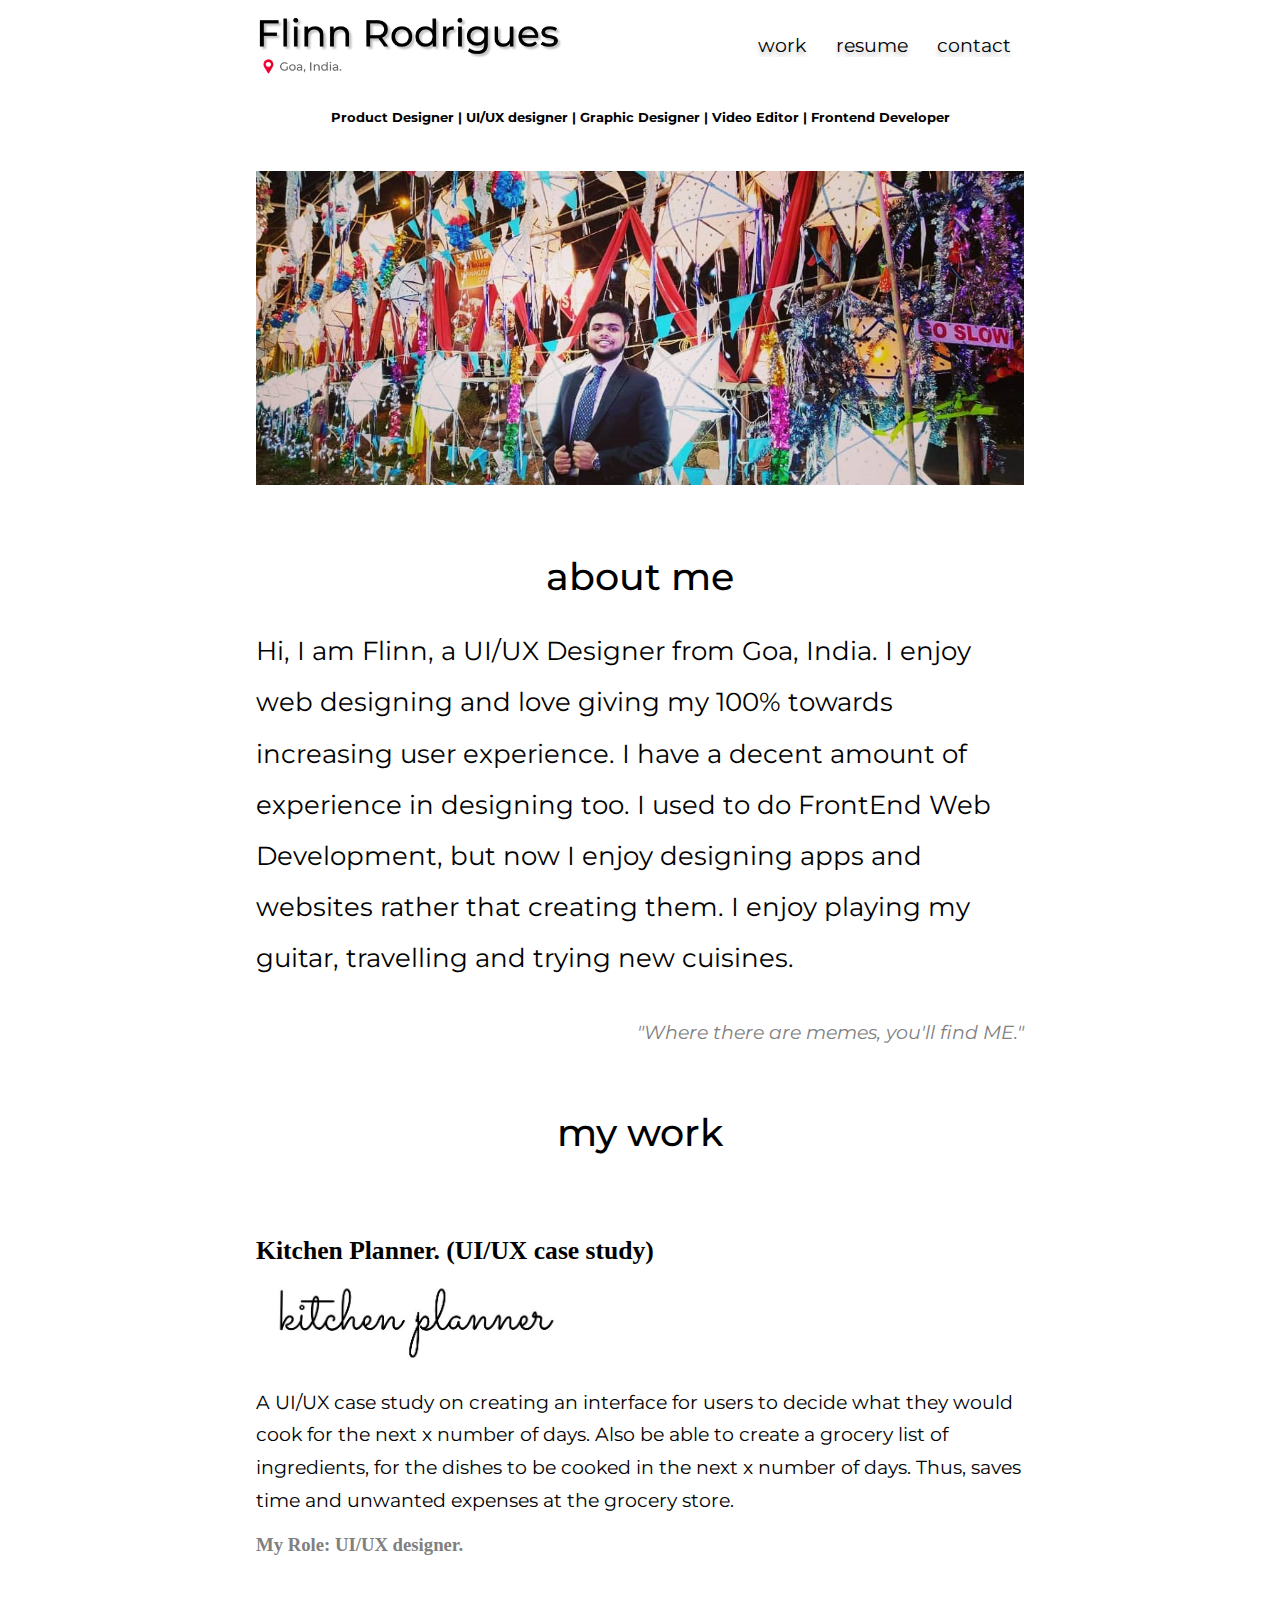
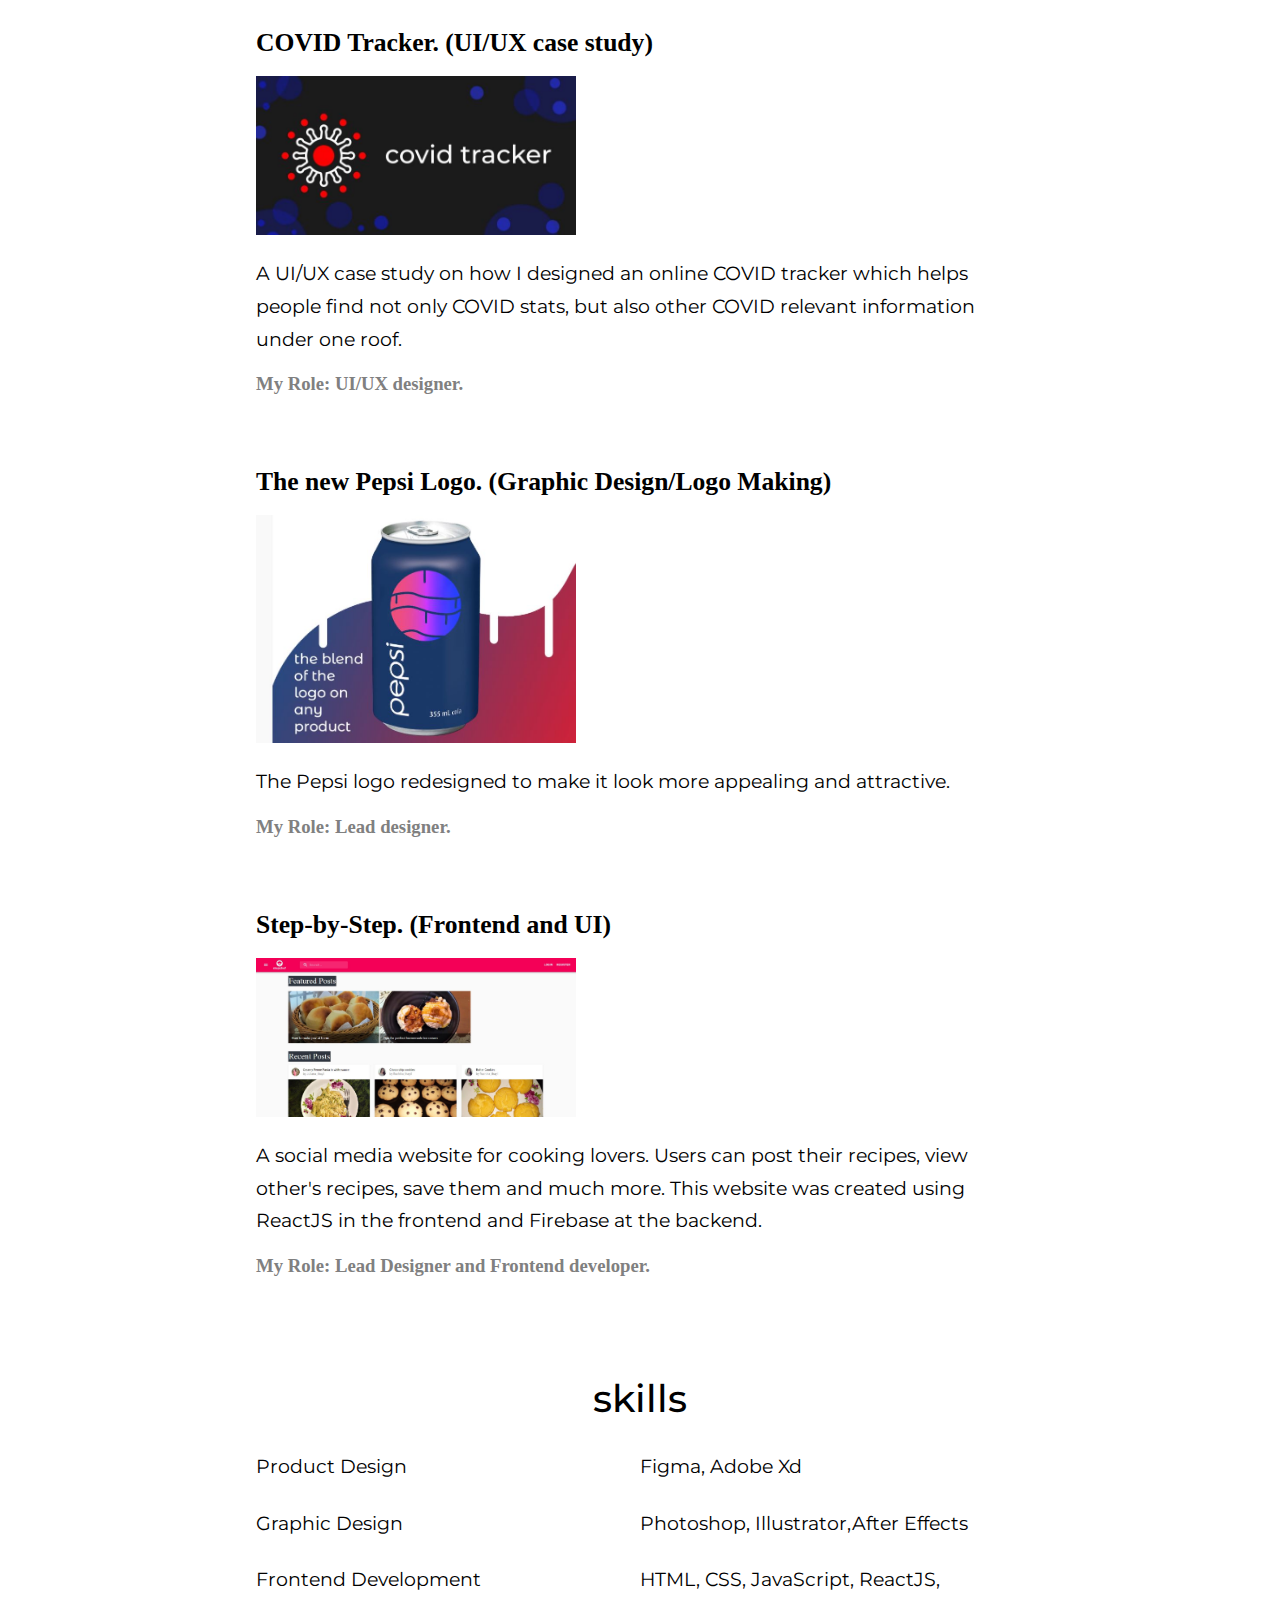
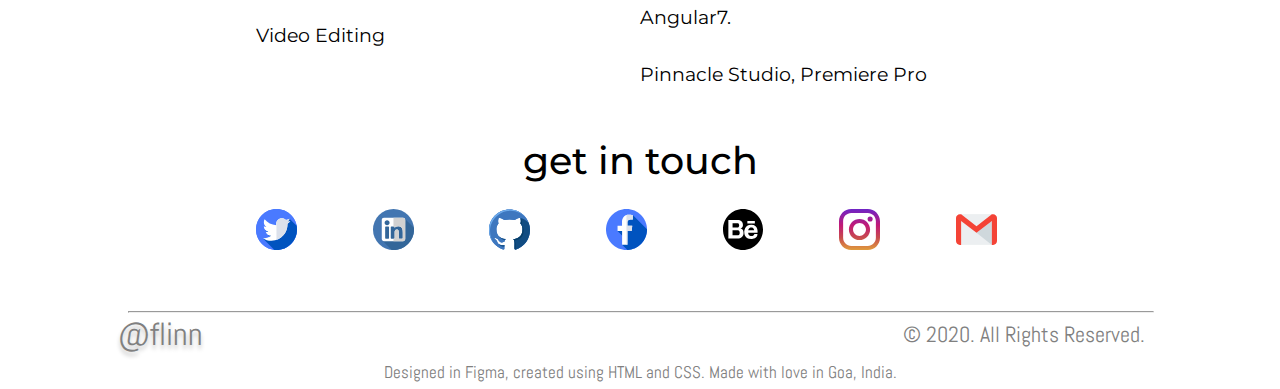
==== index.html @ 9b06fadd "name changed to index.html" ====
<!DOCTYPE html>
<html lang="en">
<head>
    <meta charset="UTF-8">
    <meta name="viewport" content="width=device-width, initial-scale=1.0">
    <link rel="stylesheet" href="style.css" class="style">
    <title>Document</title>
</head>
<body>

    <header>
        <img class="logo" src="assets/logo.png"></img>
        <ul>
            <li><a href="#work">work</a></li>
            <li><a target="_blank"
                href="https://drive.google.com/file/d/1mxRsBhBr81pNVXTiByMoumTq31bgq6cx/view?usp=sharing">resume</a></li>
            <li><a href="#contact">contact</a></li>
          </ul>
    </header>

    <br>
    <div class="roles">
        <p>Product Designer | 
        UI/UX designer | 
        Graphic Designer | 
        Video Editor | 
        Frontend Developer</p> 
    </div><br>

    <div class="photo">
        <img src="assets/hero.jpg"></img>
    </div>

    <div class="about">
        <h1>about me</h1>
        <p>
            Hi, I am Flinn, a UI/UX Designer from Goa, 
            India. I enjoy web designing and love giving my 100% 
            towards increasing user experience. I have a decent 
            amount of experience in designing too. I used to do 
            FrontEnd Web Development, but now I enjoy designing apps
            and websites rather that creating them. I enjoy 
            playing my guitar, travelling and trying new cuisines.
        </p>
        <p>
            <i>"Where there are memes, you'll find ME."</i>
        </p>
    </div><br><br>

    <div class="myWork" id="work">
        <h1>my work</h1>
        <br><br><br>        

        <div class="work work4"><a href="https://flinn100.medium.com/problem-statement-c6c20e86cd1d" target="_blank">
            <h2>Kitchen Planner. (UI/UX case study)</h2><br>
            <img src="assets/logoKitchen.JPG" alt=""><br><br>
            <p>A UI/UX case study on creating an interface for users to decide what they would cook for the 
                next x number of days. Also be able to create a grocery list of ingredients, for the dishes 
                to be cooked in the next x number of days. Thus, saves time and unwanted expenses at the grocery store.
            </p><br>
            <h3>My Role: UI/UX designer.</h3>
        </a></div><br><br><br><br>

        <div class="work work3"><a href="https://flinn100.medium.com/case-study-covid-tracker-e3ed680f01a7" target="_blank">
            <h2>COVID Tracker. (UI/UX case study)</h2><br>
            <img src="assets/logoCOVID.JPG" alt=""><br><br>
            <p>A UI/UX case study on how I designed an online COVID tracker which helps people find not only COVID stats, 
                but also other COVID relevant information under one roof.
            </p><br>
            <h3>My Role: UI/UX designer.</h3>
        </a></div><br><br><br><br>

        <div class="work work2"><a href="https://www.behance.net/gallery/105030335/New-Pepsi-Logo" target="_blank">
            <h2>The new Pepsi Logo. (Graphic Design/Logo Making)</h2><br>
            <img src="assets/logoPepsi.JPG" alt=""><br><br>
            <p>The Pepsi logo redesigned to make it look more appealing and attractive.
            </p><br>
            <h3>My Role: Lead designer.</h3>
        </a></div><br><br><br><br>

        <div class="work work1"><a href="https://stepchef.netlify.app/" target="_blank">
            <h2>Step-by-Step. (Frontend and UI)</h2><br>
            <img src="assets/logoSBS.JPG" alt=""><br><br>
            <p>A social media website for cooking lovers. Users can post their recipes, view other's recipes, 
                save them and much more. This website was created using ReactJS in the frontend and Firebase at 
                the backend.
            </p><br>
            <h3>My Role: Lead Designer and Frontend developer.</h3>
        </a></div><br><br><br><br>
    </div>
    <div class="viewall">view all</div>

    <h1>skills</h1>
    <div class="skills">
        <div class="left">

            <p>Product Design</p><br>
            <p>Graphic Design</p><br>
            <p>Frontend Development</p><br>
            <p>Video Editing</p><br>
        </div>

        <div class="right">
            <p>Figma, Adobe Xd</p><br>
            <p>Photoshop, Illustrator,After Effects</p><br>
            <p>HTML, CSS, JavaScript, ReactJS, Angular7.</p><br>
            <p>Pinnacle Studio, Premiere Pro</p><br>
        </div>
    </div>

    <div class="conact" id="contact">
        <h1>get in touch</h1>
        <div class="icons">
            <a href="https://twitter.com/RodriguesFlinn" target="_blank"><img class="twitter" src="assets/twitter.svg" ></a>
            <a href="https://www.linkedin.com/in/flinn-rodrigues-3b9b56129/?originalSubdomain=in" target="_blank"><img class="linkedin" src="assets/linkedin.svg" ></a>
            <a href="https://github.com/Flinn-Rodrigues" target="_blank"><img class="github" src="assets/github.svg" ></a>
            <a href="https://www.facebook.com/flinn.rodrigues/" target="_blank"><img class="facebook" src="assets/facebook.svg" ></a>
            <a href="https://www.behance.net/flinnrodrigues" target="_blank"><img class="behance" src="assets/behance-logo.svg" ></a>
            <a href="https://www.instagram.com/fly_inn_/" target="_blank"><img class="instagram" src="assets/instagram.svg" ></a>
            <a href="mailto:flinn100@gmail.com" target="_blank"><img class="email" src="assets/gmail.svg" ></a>
        </div>
    </div>

    <br>
    <hr>

    <div class="footer">
        <div class="upper">
            <h1>@flinn</h1>
            <p class="rights">© 2020. All Rights Reserved.</p>
        </div>
        <div class="lower">
            <p>Designed in Figma, created using HTML and CSS. Made with love in Goa, India.</p>
        </div>
    </div>
</body>



</html>
---- style.css ----
/* imports */
@import url('https://fonts.googleapis.com/css2?family=Montserrat&display=swap');
@import url('https://fonts.googleapis.com/css2?family=Montserrat:wght@400;500&display=swap');
@import url('https://fonts.googleapis.com/css2?family=Abel&display=swap');

/* universal css */
html {
    scroll-behavior: smooth;
}
*{
    margin: 0;
    transition: all 0.5s ease 0s;
    padding: 0;
}
h1{
    font-family: 'Montserrat', sans-serif;
    font-weight: 500;
    font-size: 3vw;
    text-align: center;
    margin: 2% 0;
}
h2{
    color: #000000;
    font-size: 2vw;
}
a{
    text-decoration: none;
}
p{
    margin: 0 20%;
    font-family: 'Montserrat', sans-serif;
    font-weight: normal;
    font-size: 2vw;
    line-height: 200%;
}
h3{
    color: grey;
}
hr{
    width: 80%;
    margin: 3% 10% 0 10%;
}

/* header */

header{
    margin: 10px 20% 10px 20%;
    display: flex;
    justify-content: space-between;
    align-items: center;
}
header .logo {
    width: 40%;
    height: auto;
    cursor: pointer;
}
header ul {
    list-style: none;
    margin: 0;
    padding: 0;
    overflow: hidden;
}
header ul li{
    display: inline-block;
}
header ul li a {
    color: #000000;
    text-shadow: 0px 4px 4px rgba(0, 0, 0, 0.25);
    font-family: 'Montserrat', sans-serif;
    font-size: 1.5vw;
    text-decoration: none;
    padding:  1vw;
}
header ul li a:hover {
    color: #0088a9;
}

/* roles */

.roles p{
    font-family: 'Montserrat', sans-serif;
    font-weight: bolder;
    font-size: 1vw;
    line-height: 150%;
    text-align: center
}

/* hero photo */

.photo{
    margin: 2% 20%;
}

.photo img {
    width: 100%;
    height: auto;
}

/* about */

.about {
    width: 100%;
    margin: 5% 0;
}
.about p i{
    color: grey;
    float: right;
    margin-top: 3%;
    font-size: 1.5vw;
}

/* my work */

.myWork .work{
    text-decoration: none;
    margin: 0 20%;
}

.myWork img {
    height: auto;
    width: 25vw;
}
.myWork p{
    margin: 0;
    font-family: 'Montserrat', sans-serif;
    font-weight: normal;
    font-size: 1.5vw;
    line-height: 170%;
    color: #000000;
    text-decoration: none;
}
.viewall{
    padding: 1% 0;
    font-family: 'Montserrat', sans-serif;
    margin: 0 auto;
    text-align: center;
    border: none;
    border-radius: 20px;
    cursor: pointer;
    background-color: #7624BE;
    color: white;
    width: 120px;
    display: none;
}

/* skills */

.skills{
    margin: 0 20%;
    display: grid;
    grid-template-columns: 50% 50%;
    
}
.skills .a{
    display: inline-block;
    vertical-align: middle;
}
.skills p {
    margin: 0%;
    font-size: 1.5vw;
}

/* get in touch */

.icons{
    display: inline-block;
    margin: 0 0 0 20%;;
}
.icons img{
    width: 4%;
    height: auto;
    margin-right: 7%;
}

/* footer */

.footer .upper {
    color: grey;
    display: grid;
    grid-template-columns: 50% 50%;
    grid-row: 50px 50px;
    align-items: center;
}
.footer .upper h1 {
    font-family: 'Abel', sans-serif;
    text-shadow: 0px 4px 4px rgba(0, 0, 0, 0.25);
    margin: 0 50% 0 0;
    font-size: 2.5vw;
    grid-column: 1/2;
}
.footer .upper .rights{
    font-family: 'Abel', sans-serif;
    text-align: center;
    font-size: 1.7vw;
    grid-column: 2/3;
    float: right;
    margin: 0 0 0 20%;
}
.footer .lower {
    color: grey;
    margin: 0;
}
.footer .lower p{
    font-family: 'Abel', sans-serif;
    font-size: 1.3vw;
    text-align: center;
    padding: 0;
}
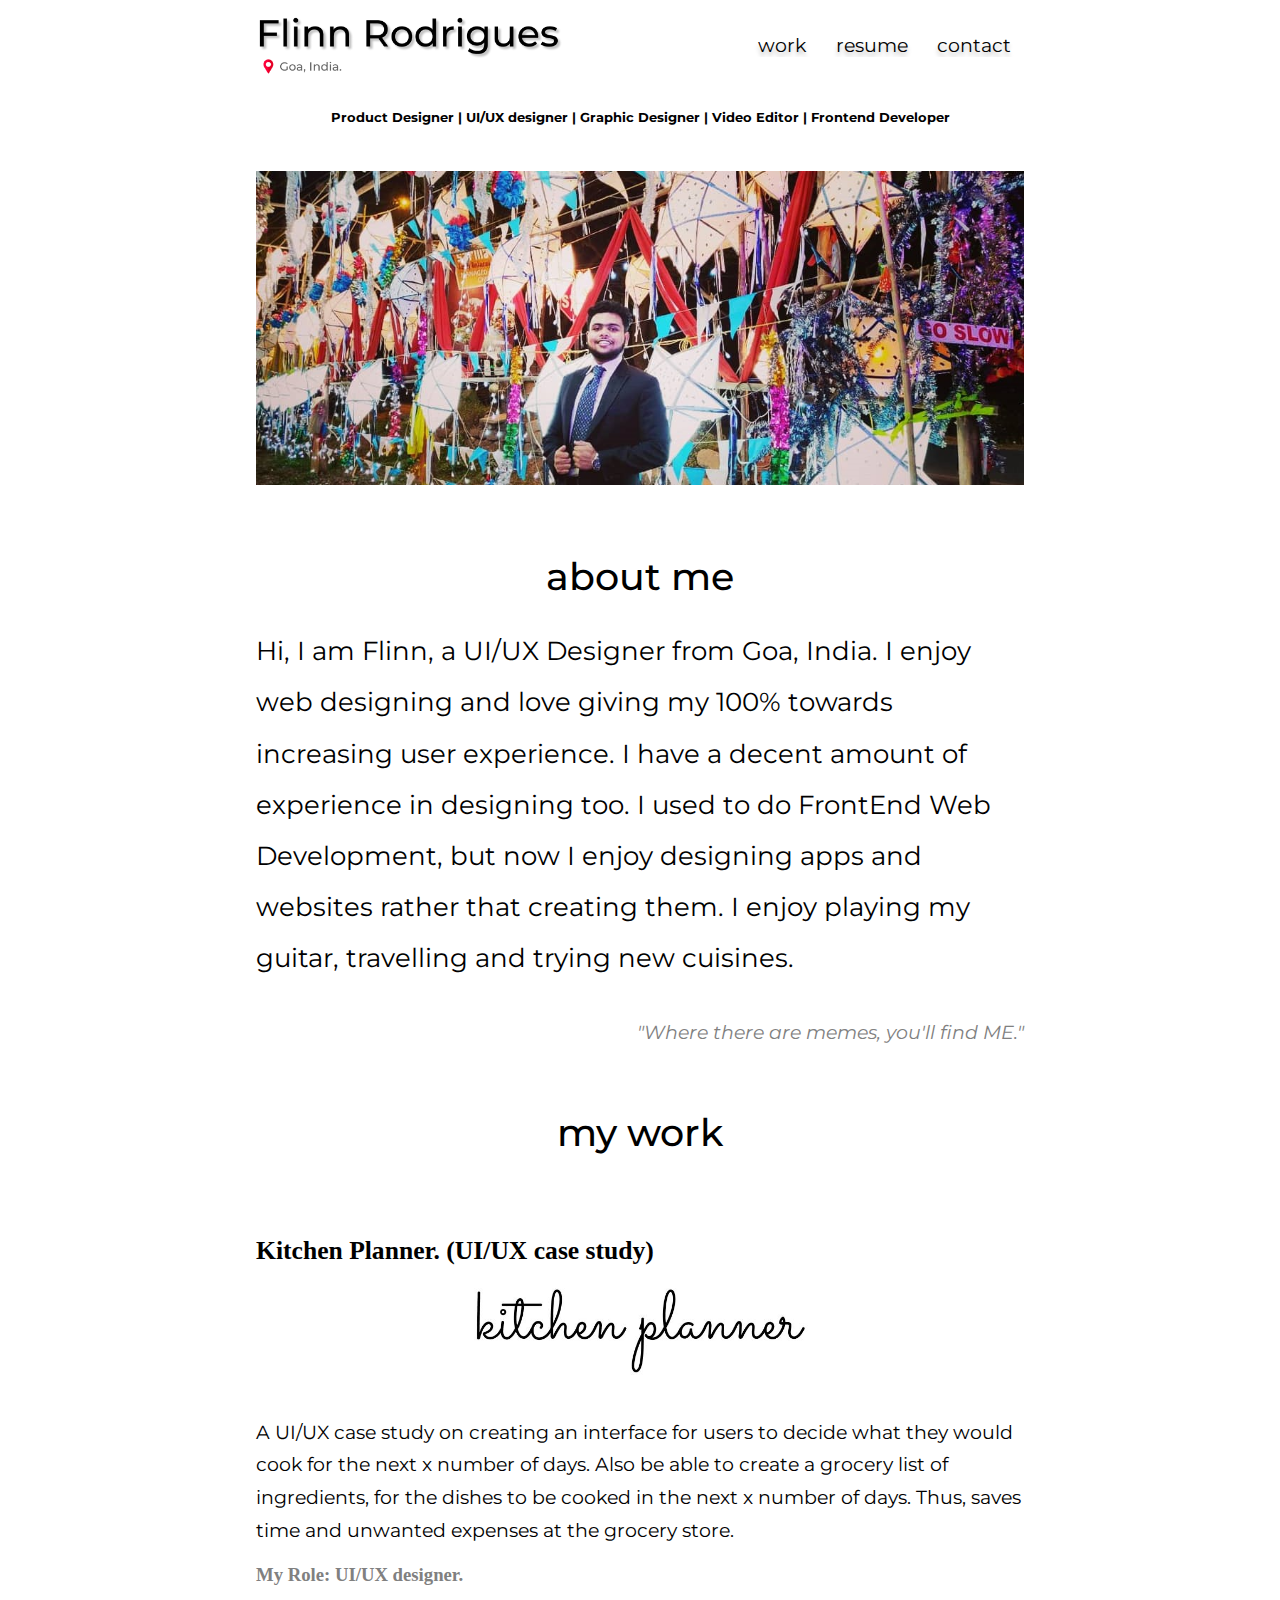
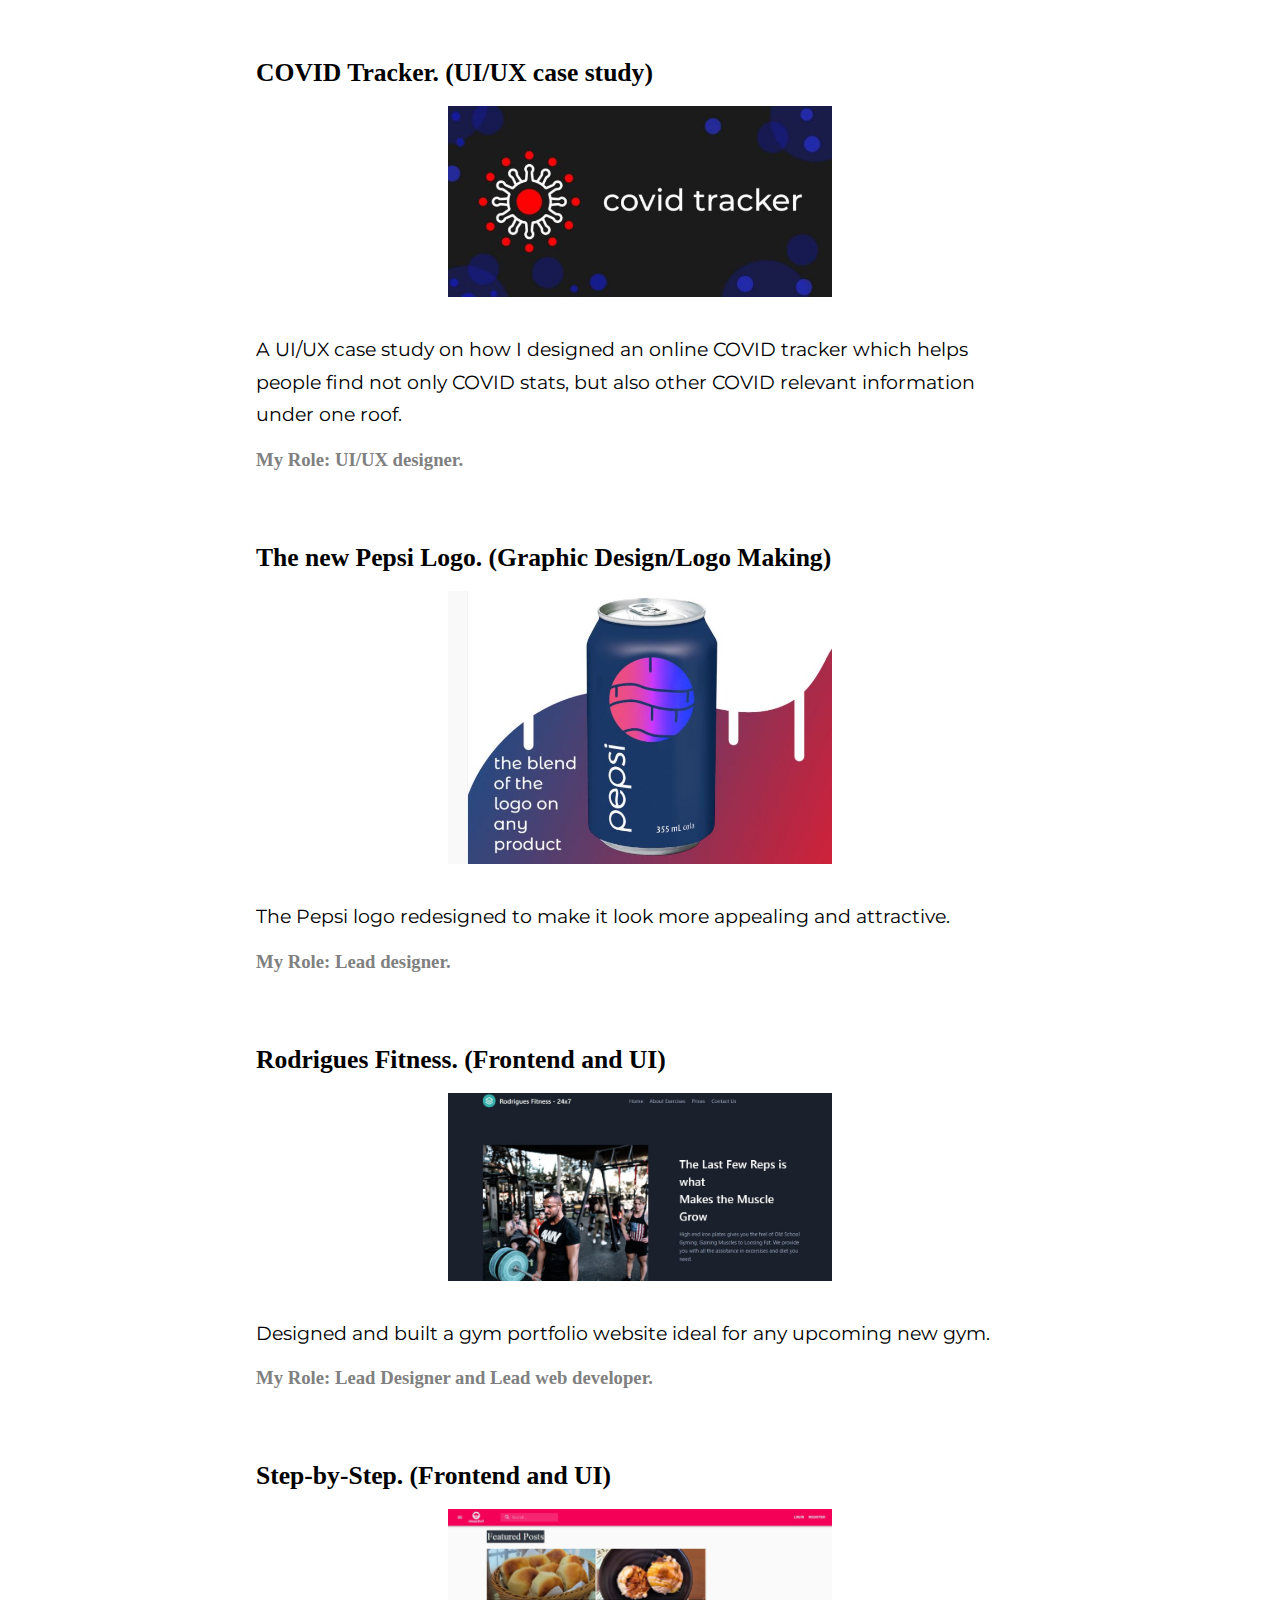
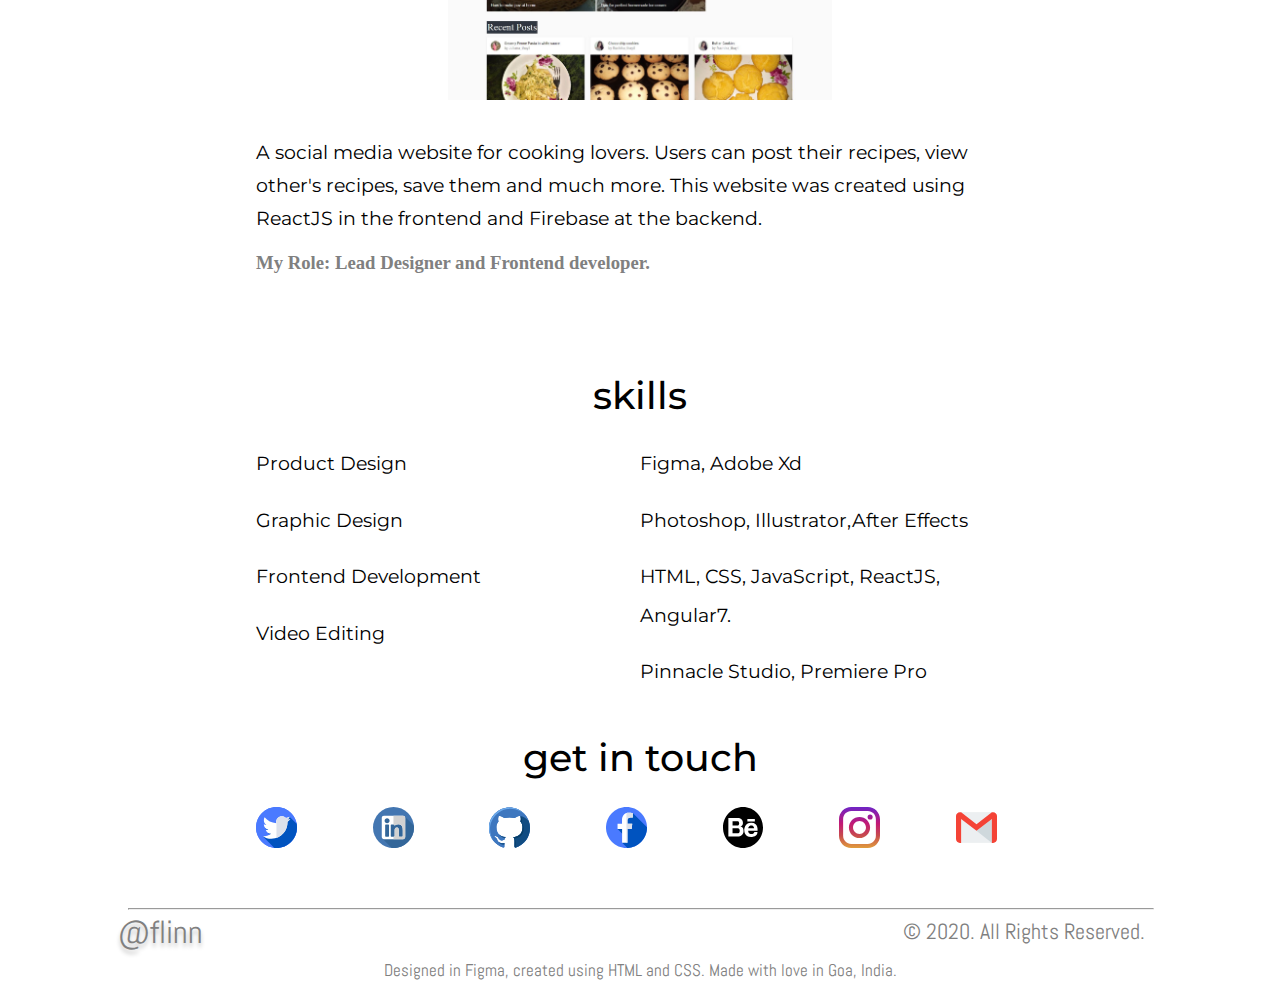
==== commit b77bd6d1: "work images enlarged" ====
--- a/index.html
+++ b/index.html
@@ -51,7 +51,7 @@
         <h1>my work</h1>
         <br><br><br>        
 
-        <div class="work work4"><a href="https://flinn100.medium.com/problem-statement-c6c20e86cd1d" target="_blank">
+        <div class="work work5"><a href="https://flinn100.medium.com/problem-statement-c6c20e86cd1d" target="_blank">
             <h2>Kitchen Planner. (UI/UX case study)</h2><br>
             <img src="assets/logoKitchen.JPG" alt=""><br><br>
             <p>A UI/UX case study on creating an interface for users to decide what they would cook for the 
@@ -61,7 +61,7 @@
             <h3>My Role: UI/UX designer.</h3>
         </a></div><br><br><br><br>
 
-        <div class="work work3"><a href="https://flinn100.medium.com/case-study-covid-tracker-e3ed680f01a7" target="_blank">
+        <div class="work work4"><a href="https://flinn100.medium.com/case-study-covid-tracker-e3ed680f01a7" target="_blank">
             <h2>COVID Tracker. (UI/UX case study)</h2><br>
             <img src="assets/logoCOVID.JPG" alt=""><br><br>
             <p>A UI/UX case study on how I designed an online COVID tracker which helps people find not only COVID stats, 
@@ -70,12 +70,20 @@
             <h3>My Role: UI/UX designer.</h3>
         </a></div><br><br><br><br>
 
-        <div class="work work2"><a href="https://www.behance.net/gallery/105030335/New-Pepsi-Logo" target="_blank">
+        <div class="work work3"><a href="https://www.behance.net/gallery/105030335/New-Pepsi-Logo" target="_blank">
             <h2>The new Pepsi Logo. (Graphic Design/Logo Making)</h2><br>
             <img src="assets/logoPepsi.JPG" alt=""><br><br>
             <p>The Pepsi logo redesigned to make it look more appealing and attractive.
             </p><br>
             <h3>My Role: Lead designer.</h3>
+        </a></div><br><br><br><br>
+
+        <div class="work work2"><a href="https://rodrigues-fitness.netlify.app/" target="_blank">
+            <h2>Rodrigues Fitness. (Frontend and UI)</h2><br>
+            <img src="assets/logoFitness.JPG" alt=""><br><br>
+            <p>Designed and built a gym portfolio website ideal for any upcoming new gym. 
+            </p><br>
+            <h3>My Role: Lead Designer and Lead web developer.</h3>
         </a></div><br><br><br><br>
 
         <div class="work work1"><a href="https://stepchef.netlify.app/" target="_blank">
--- a/style.css
+++ b/style.css
@@ -118,7 +118,9 @@
 
 .myWork img {
     height: auto;
-    width: 25vw;
+    width: 30vw;
+    display: block;
+    margin: 0 auto 0 auto;
 }
 .myWork p{
     margin: 0;
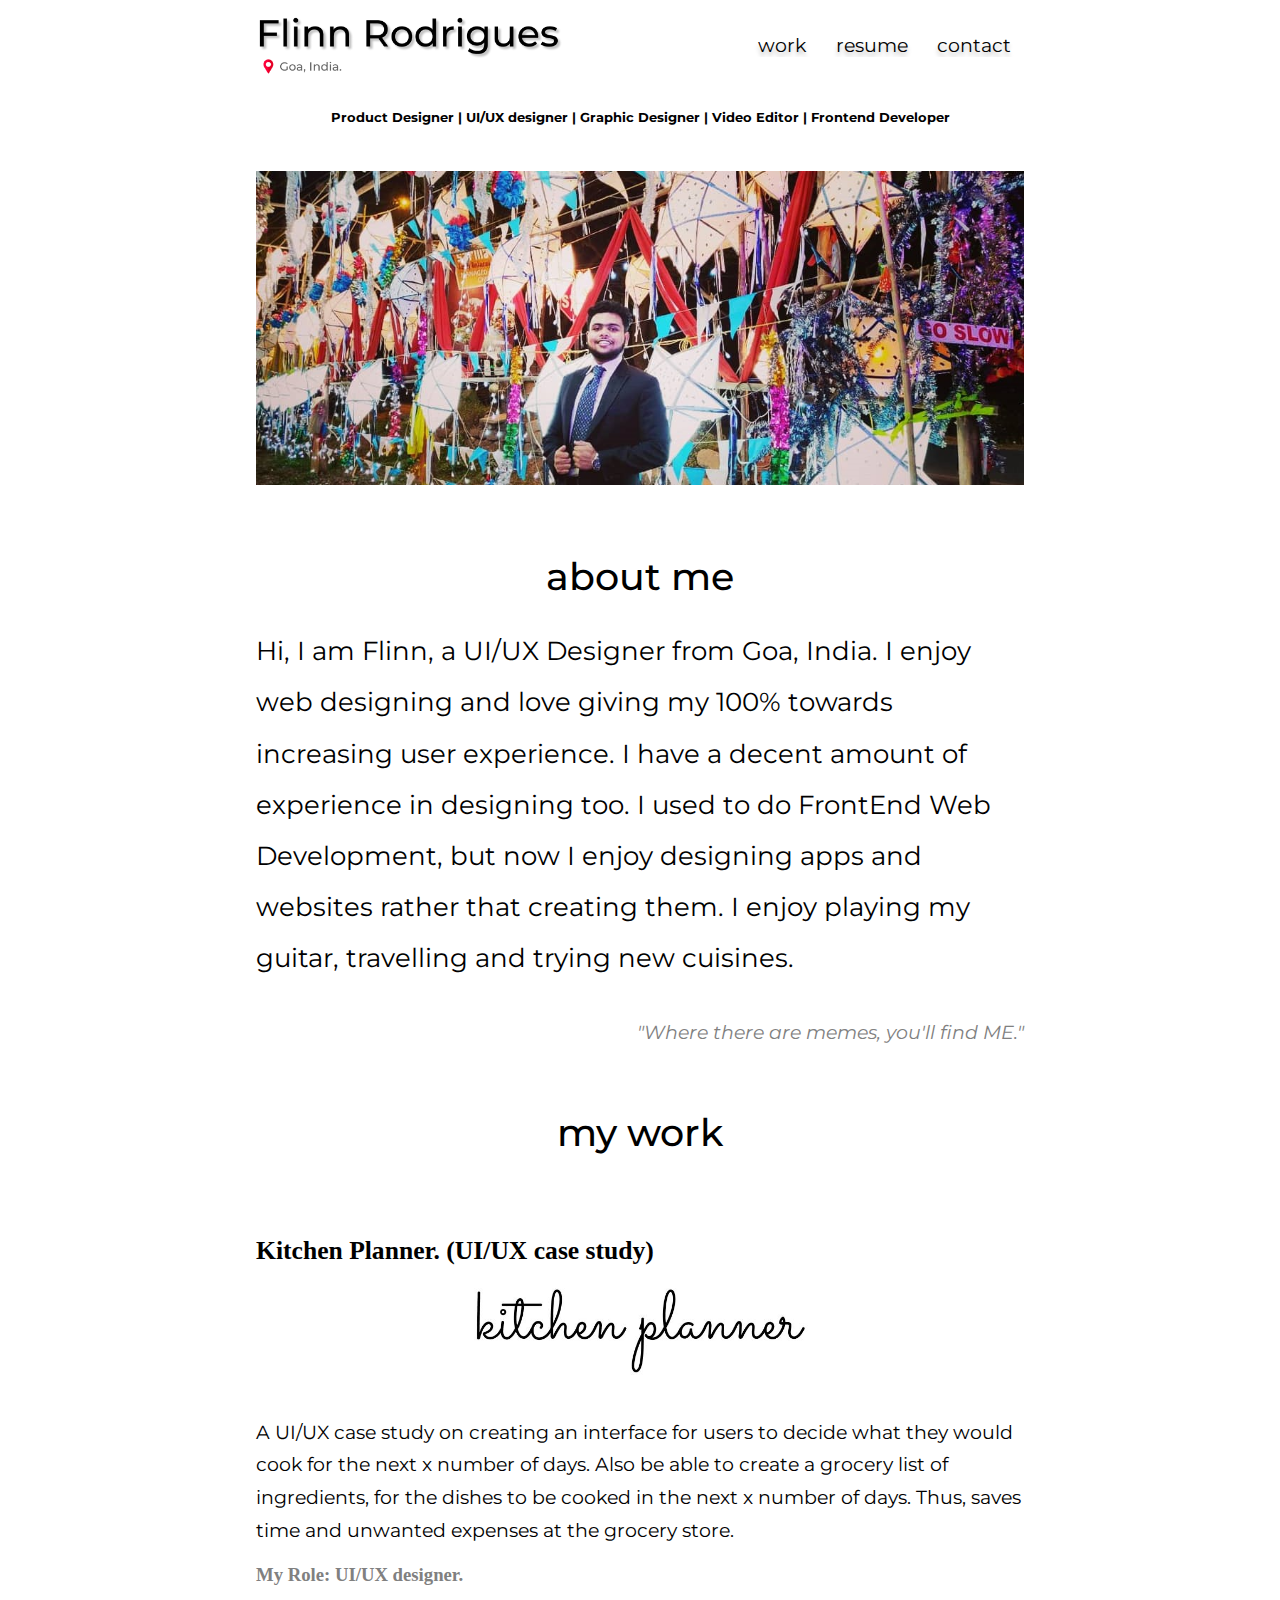
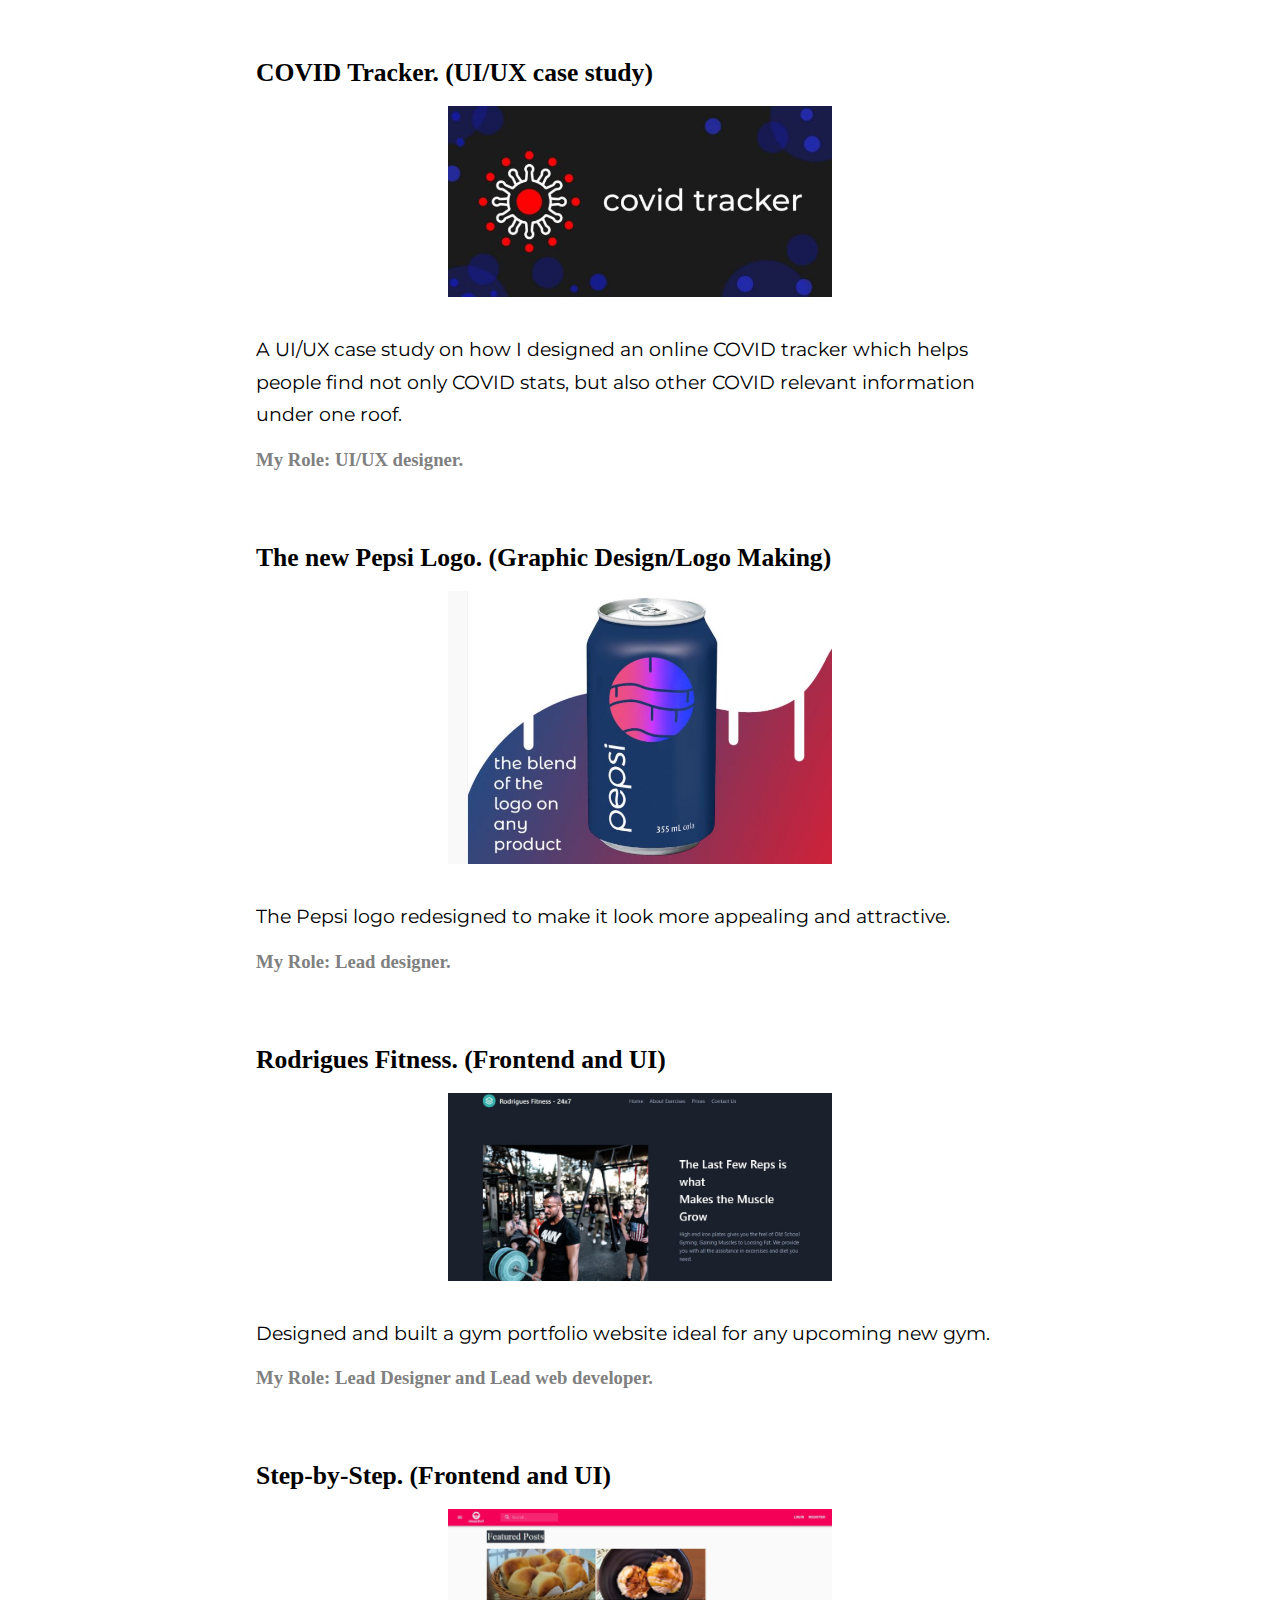
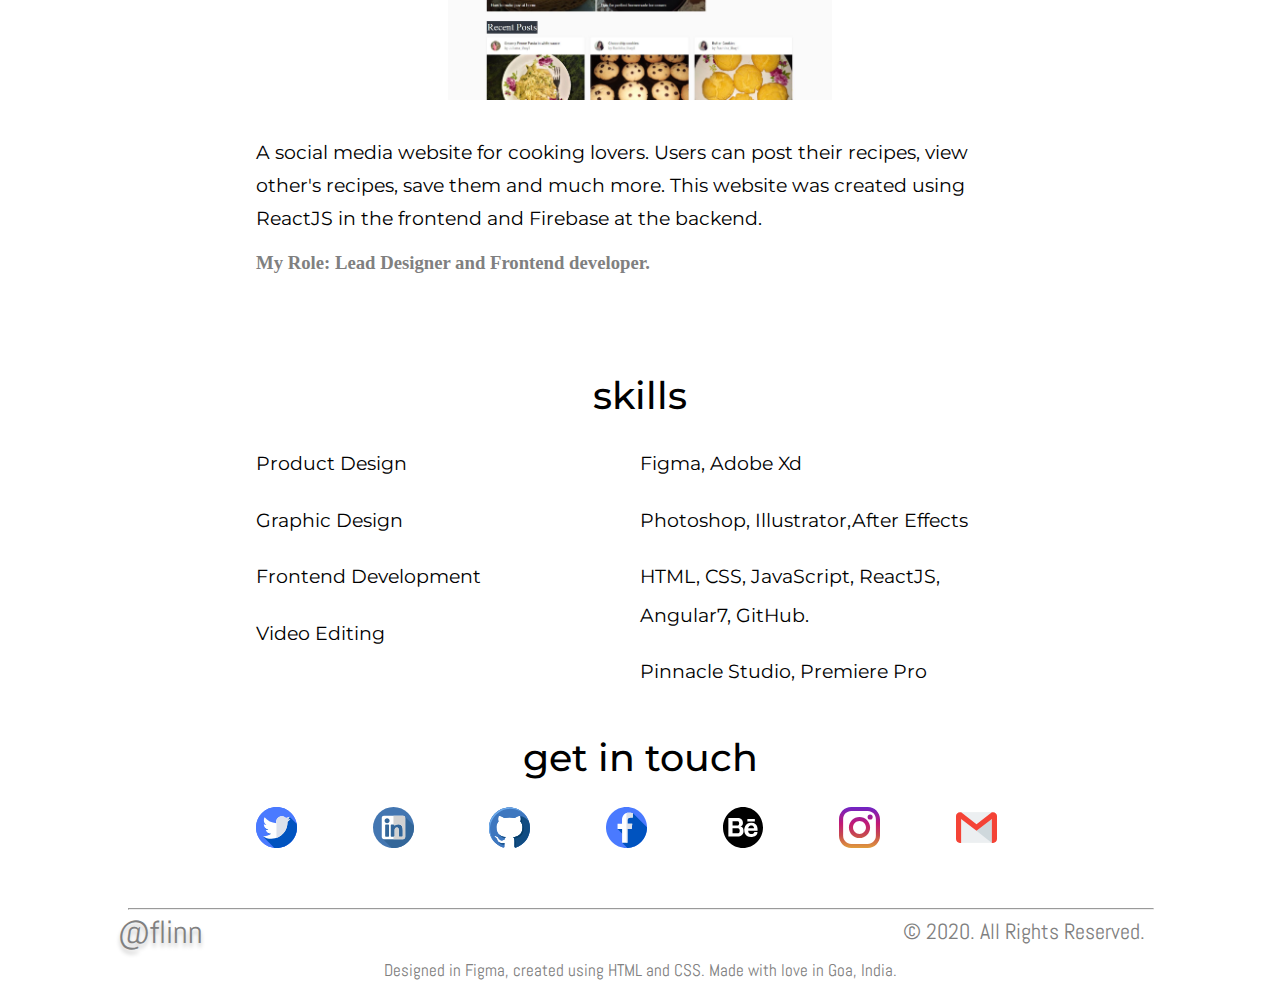
==== commit 1452325a: "github skills added" ====
--- a/index.html
+++ b/index.html
@@ -111,7 +111,7 @@
         <div class="right">
             <p>Figma, Adobe Xd</p><br>
             <p>Photoshop, Illustrator,After Effects</p><br>
-            <p>HTML, CSS, JavaScript, ReactJS, Angular7.</p><br>
+            <p>HTML, CSS, JavaScript, ReactJS, Angular7, GitHub.</p><br>
             <p>Pinnacle Studio, Premiere Pro</p><br>
         </div>
     </div>
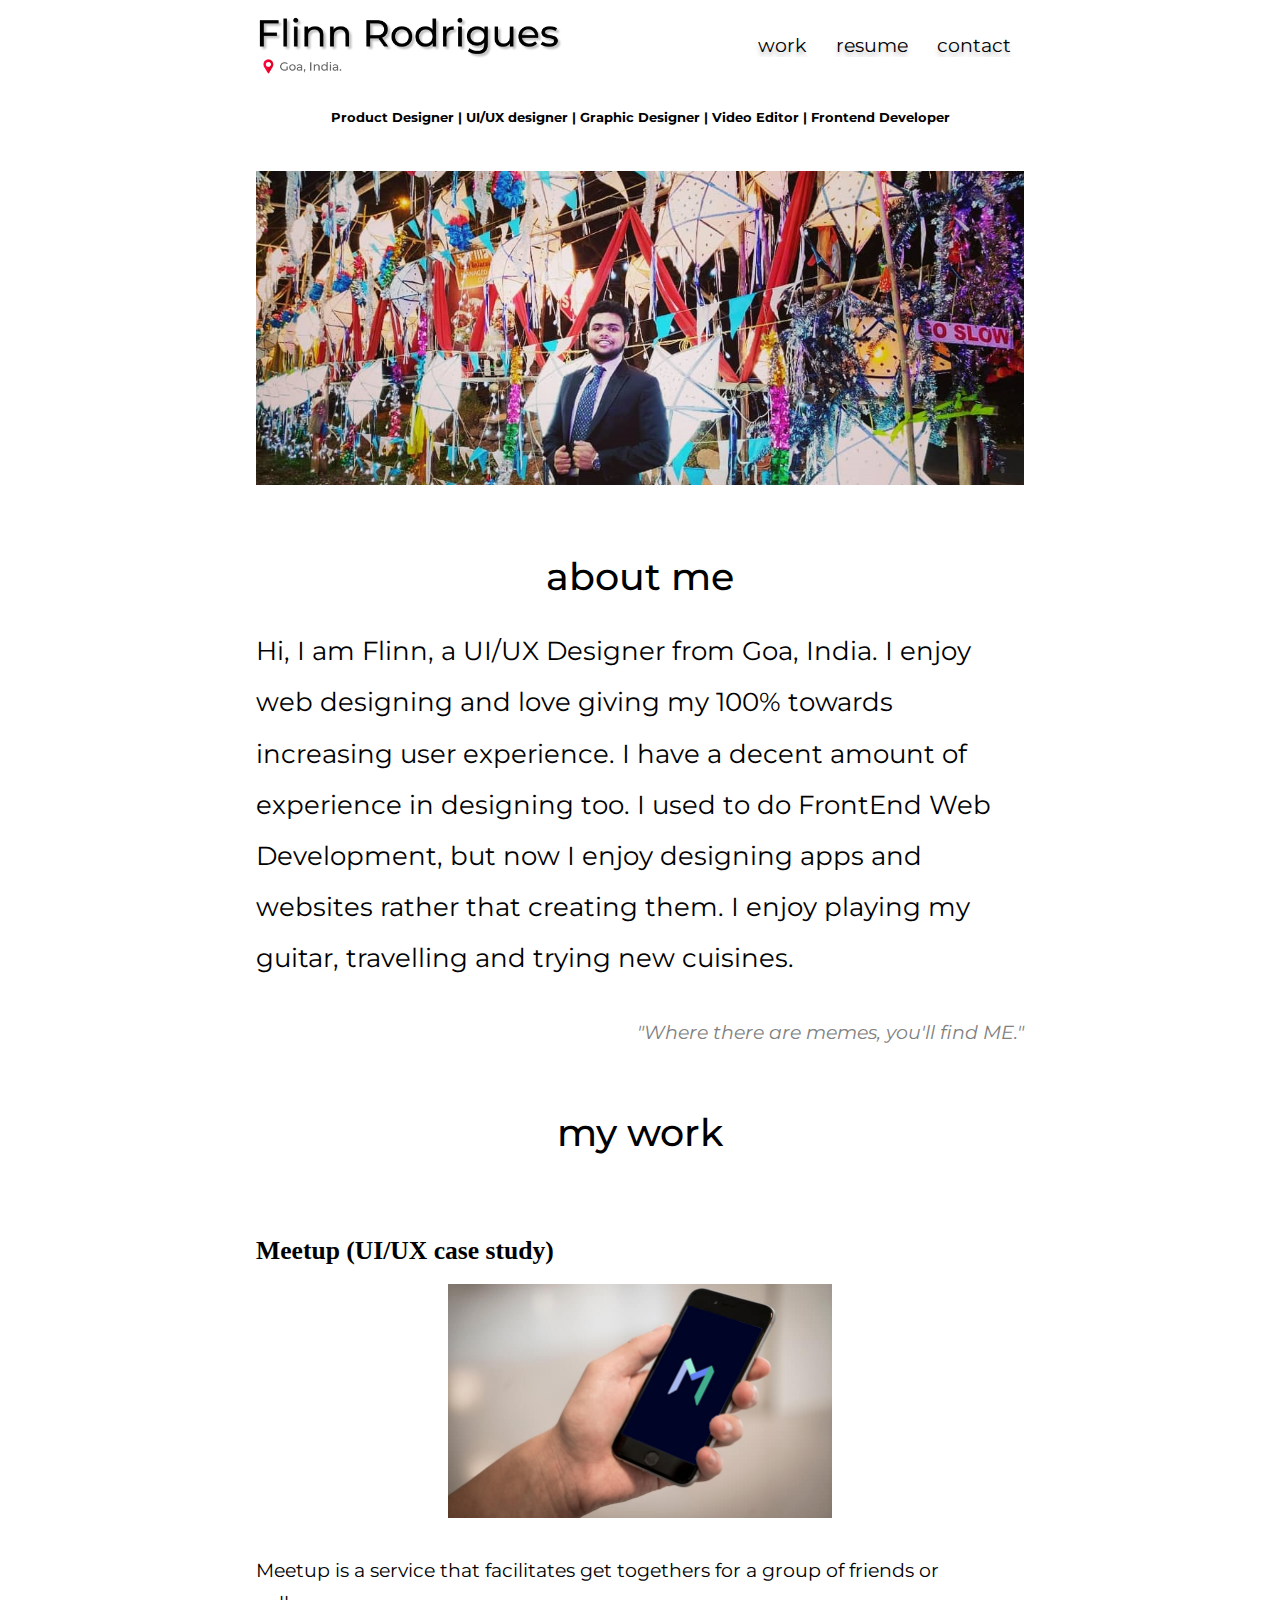
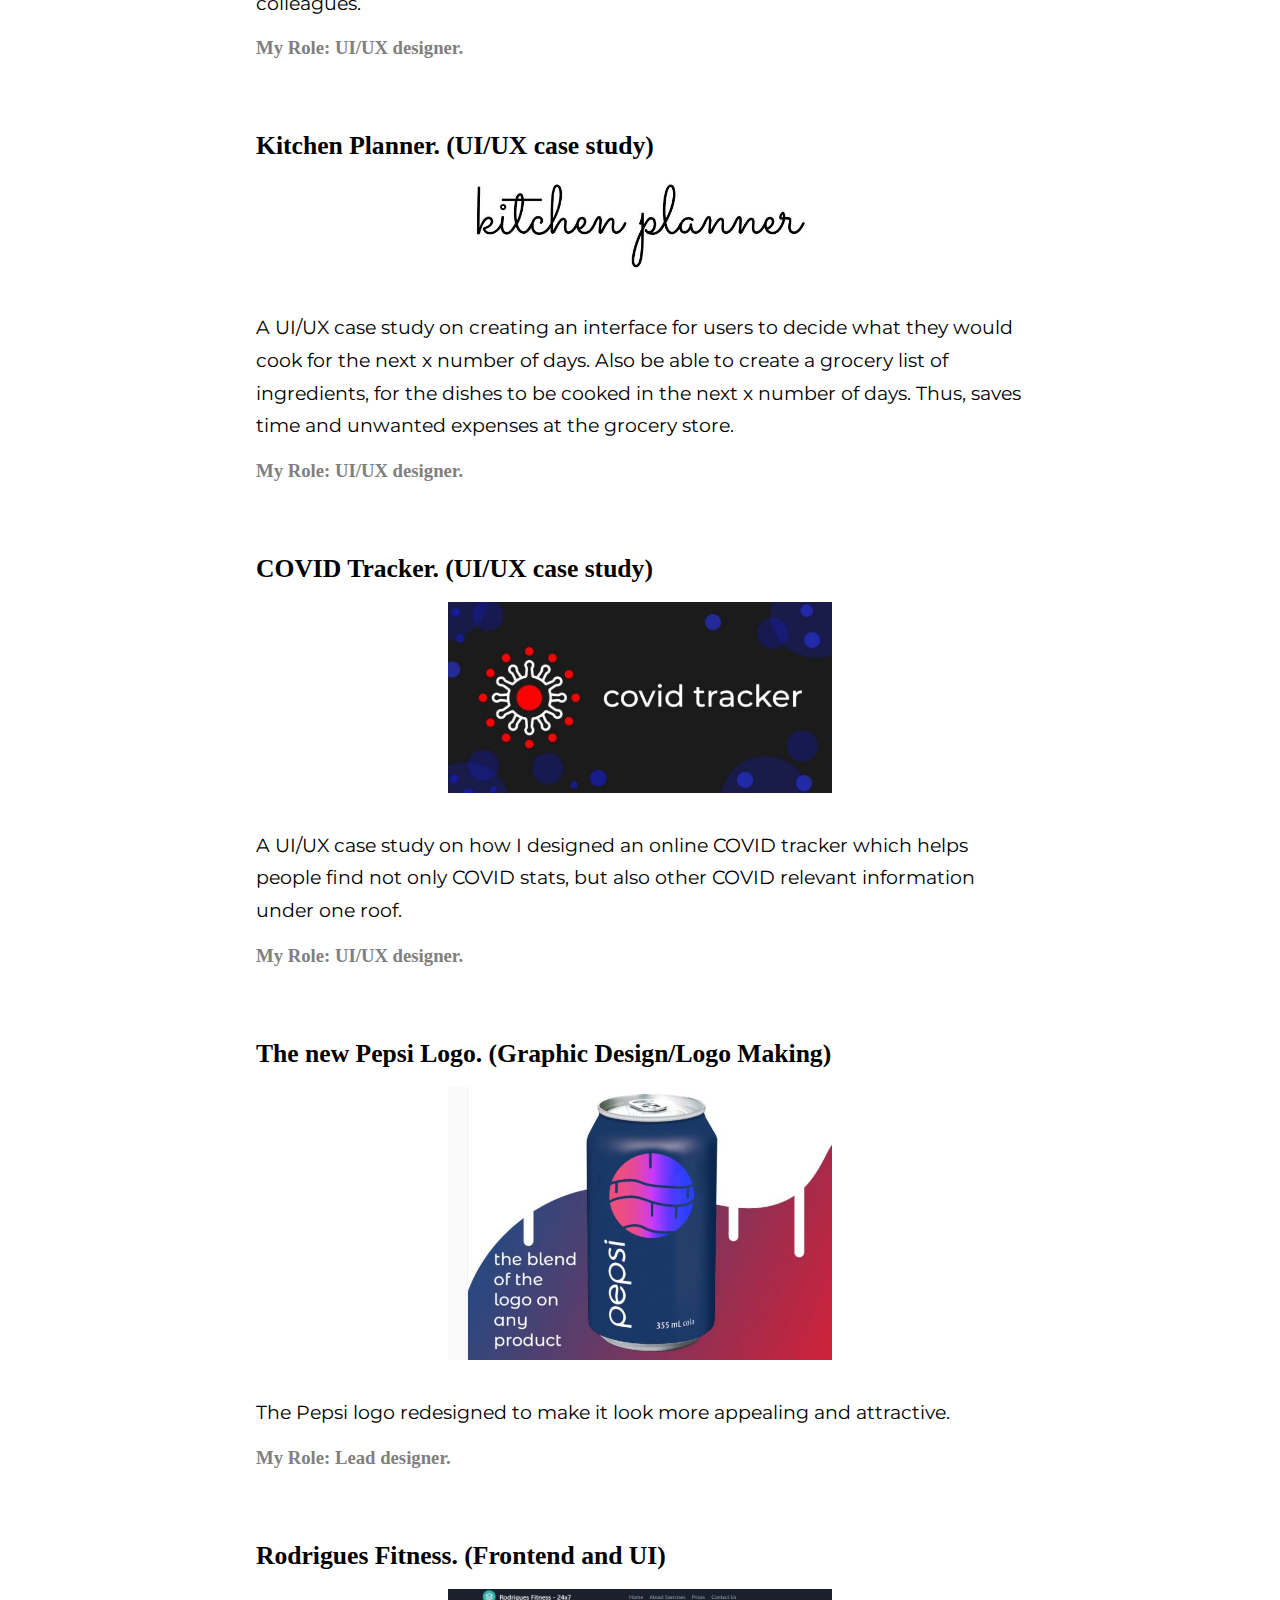
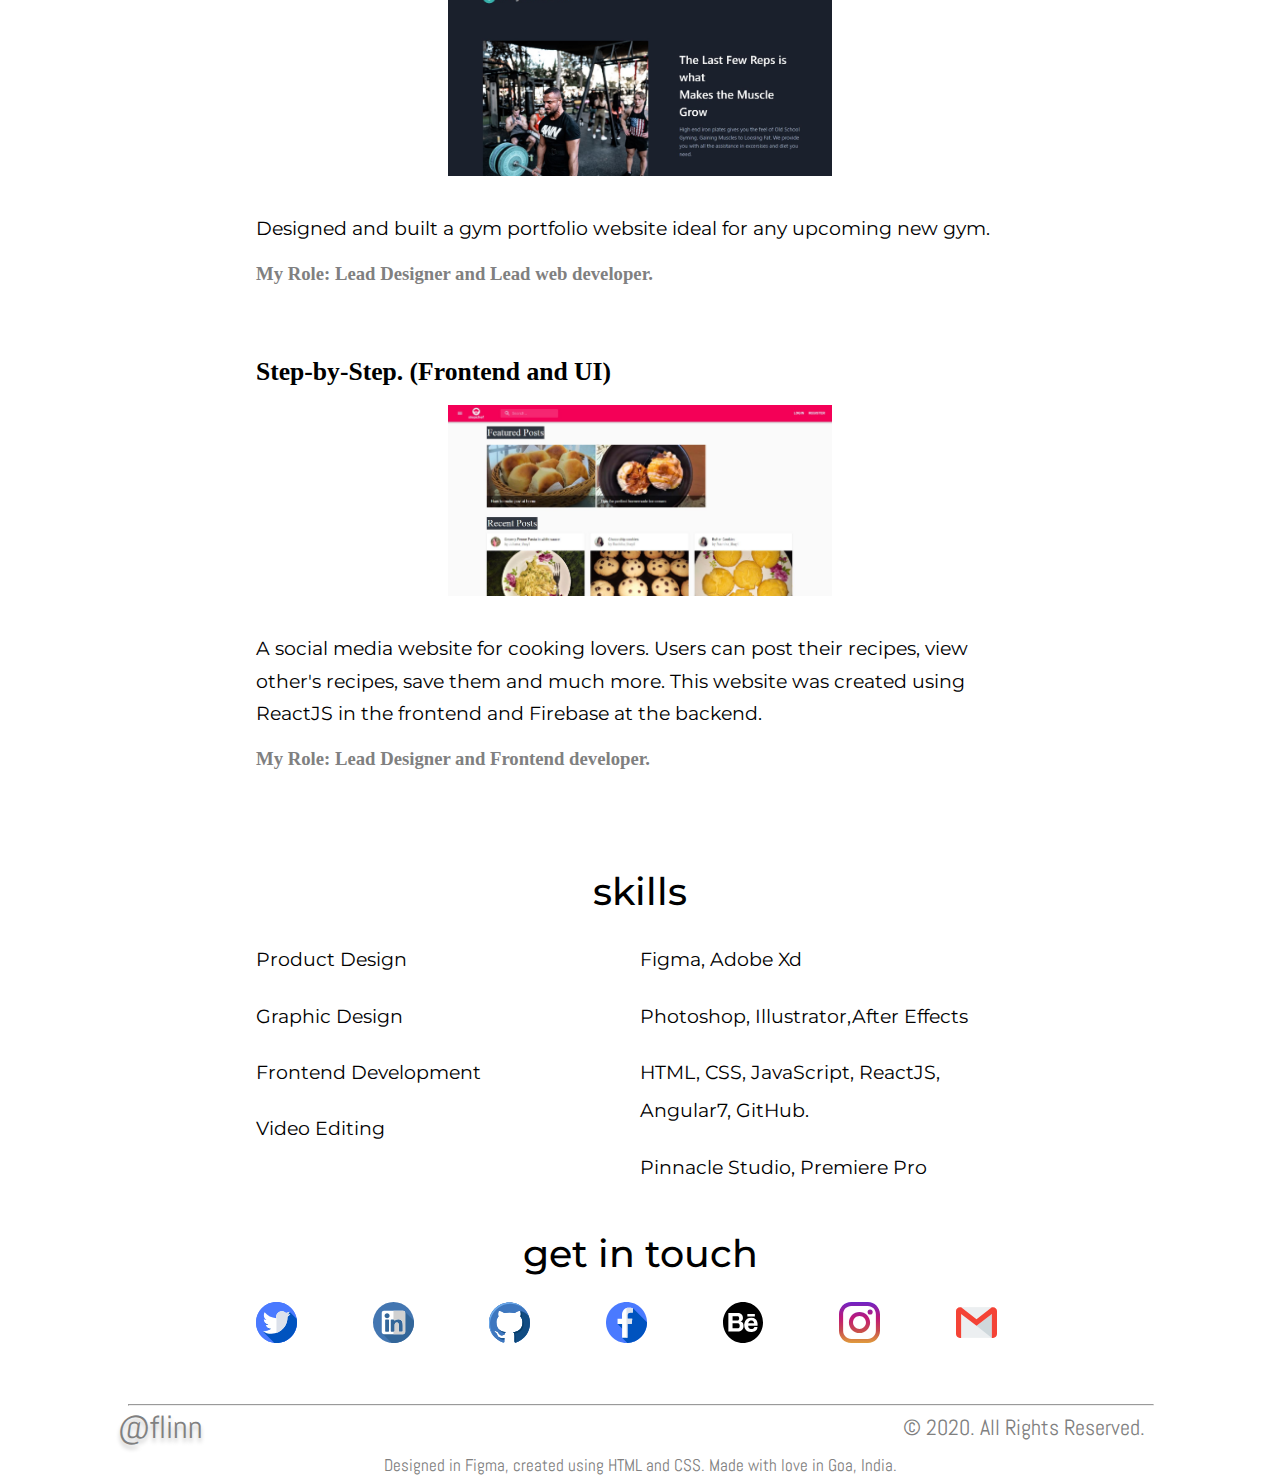
==== commit dac215b0: "meetup case study added" ====
--- a/index.html
+++ b/index.html
@@ -49,7 +49,15 @@
 
     <div class="myWork" id="work">
         <h1>my work</h1>
-        <br><br><br>        
+        <br><br><br>
+
+        <div class="work work6"><a href="https://flinn100.medium.com/meetup-a-ui-ux-case-study-5142694c9c6" target="_blank">
+            <h2>Meetup (UI/UX case study)</h2><br>
+            <img src="assets/meetups.jpg" alt=""><br><br>
+            <p>Meetup is a service that facilitates get togethers for a group of friends or colleagues.
+            </p><br>
+            <h3>My Role: UI/UX designer.</h3>
+        </a></div><br><br><br><br>
 
         <div class="work work5"><a href="https://flinn100.medium.com/problem-statement-c6c20e86cd1d" target="_blank">
             <h2>Kitchen Planner. (UI/UX case study)</h2><br>
